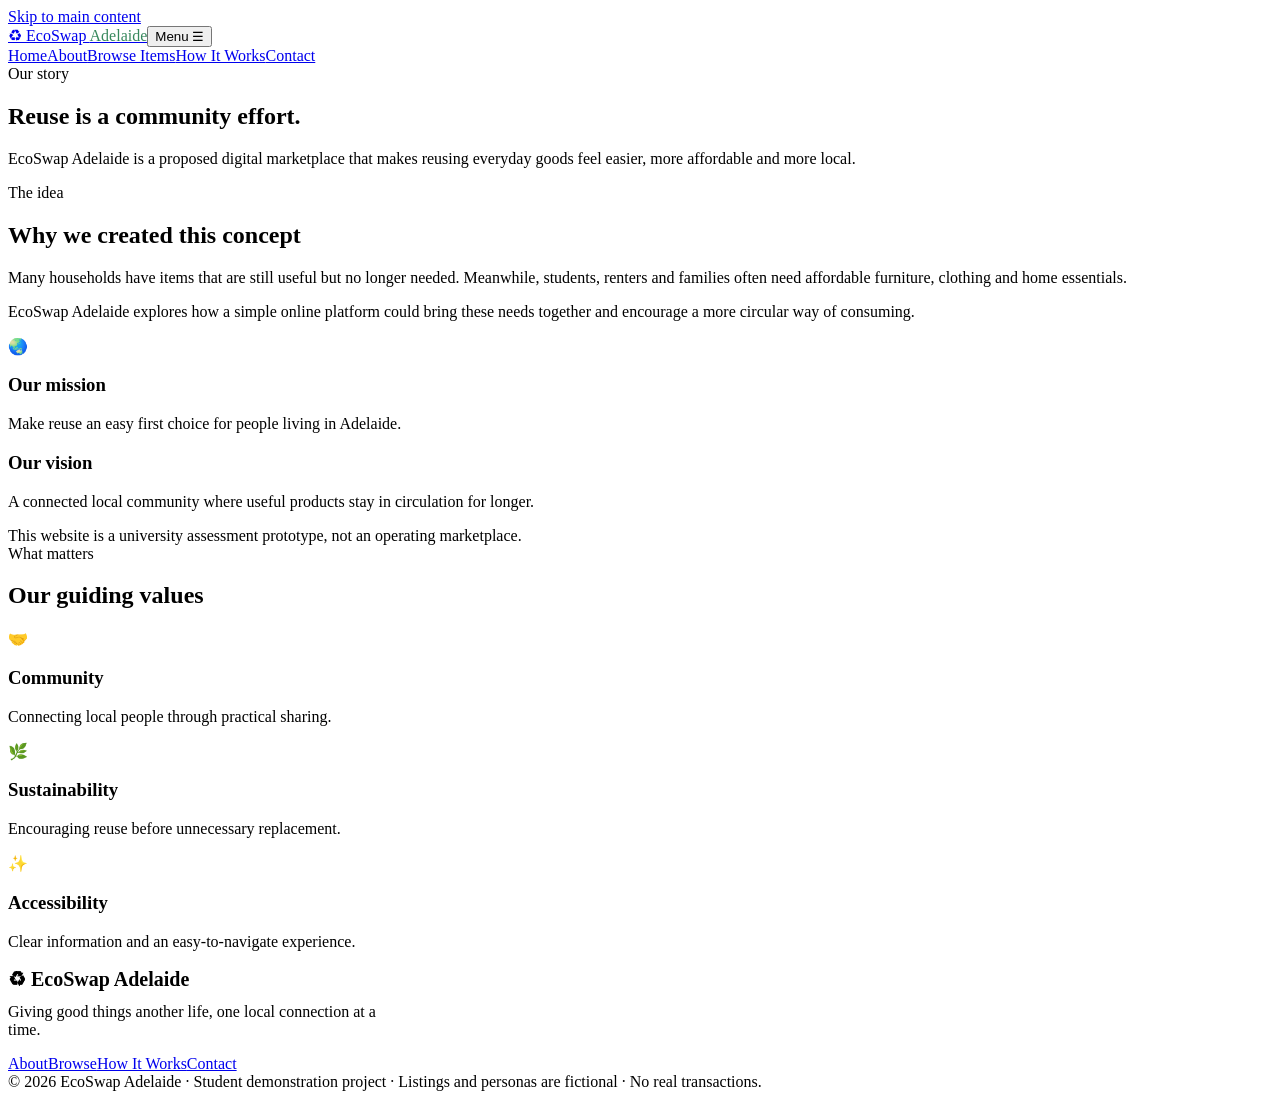
==== about.html @ 4ea12a67 "Add files via upload" ====
<!doctype html><html lang="en-AU"><head><meta charset="utf-8"><meta name="viewport" content="width=device-width,initial-scale=1"><meta name="description" content="Learn about EcoSwap Adelaide, a proposed local reuse initiative promoting affordable second-hand shopping and waste reduction."><meta name="theme-color" content="#21694d"><meta name="robots" content="index,follow"><title>About Our Sustainable Living Initiative | EcoSwap Adelaide</title><meta property="og:type" content="website"><meta property="og:title" content="About Our Sustainable Living Initiative | EcoSwap Adelaide"><meta property="og:description" content="Learn about EcoSwap Adelaide, a proposed local reuse initiative promoting affordable second-hand shopping and waste reduction."><link rel="stylesheet" href="assets/style.css"><!-- GA4: replace G-XXXXXXXXXX with your own Measurement ID. Remove the conditional below once configured. -->
<script>window.ECOSWAP_GA4_ENABLED=false;</script>
<!-- Uncomment and replace the placeholder to activate GA4 tracking:
<script async src="https://www.googletagmanager.com/gtag/js?id=G-XXXXXXXXXX"></script>
<script>window.dataLayer=window.dataLayer||[];function gtag(){dataLayer.push(arguments)}gtag('js',new Date());gtag('config','G-XXXXXXXXXX');window.ECOSWAP_GA4_ENABLED=true;</script>
--></head><body><a class="skip" href="#main">Skip to main content</a><header class="site-header"><div class="container header-inner"><a class="brand" href="index.html" aria-label="EcoSwap Adelaide home"><span class="brand-mark" aria-hidden="true">♻</span> EcoSwap <span style="color:#37885d">Adelaide</span></a><button class="menu-toggle" aria-controls="primary-nav" aria-expanded="false">Menu ☰</button><nav class="nav" id="primary-nav" aria-label="Main navigation"><a href="index.html">Home</a><a href="about.html" aria-current="page">About</a><a href="browse.html">Browse Items</a><a href="how-it-works.html">How It Works</a><a href="contact.html">Contact</a></nav></div></header><main id="main"><section class="page-hero"><div class="container"><div class="eyebrow">Our story</div><h1>Reuse is a community effort.</h1><p>EcoSwap Adelaide is a proposed digital marketplace that makes reusing everyday goods feel easier, more affordable and more local.</p></div></section><section class="section"><div class="container grid-2"><div><div class="eyebrow">The idea</div><h2>Why we created this concept</h2><p>Many households have items that are still useful but no longer needed. Meanwhile, students, renters and families often need affordable furniture, clothing and home essentials.</p><p>EcoSwap Adelaide explores how a simple online platform could bring these needs together and encourage a more circular way of consuming.</p></div><div class="card"><div class="icon-tile">🌏</div><h3>Our mission</h3><p>Make reuse an easy first choice for people living in Adelaide.</p><h3>Our vision</h3><p>A connected local community where useful products stay in circulation for longer.</p><div class="notice">This website is a university assessment prototype, not an operating marketplace.</div></div></div></section><section class="section section-soft"><div class="container"><div class="section-head"><div><div class="eyebrow">What matters</div><h2>Our guiding values</h2></div></div><div class="grid-3"><div class="card"><div class="icon-tile">🤝</div><h3>Community</h3><p>Connecting local people through practical sharing.</p></div><div class="card"><div class="icon-tile">🌿</div><h3>Sustainability</h3><p>Encouraging reuse before unnecessary replacement.</p></div><div class="card"><div class="icon-tile">✨</div><h3>Accessibility</h3><p>Clear information and an easy-to-navigate experience.</p></div></div></div></section></main><footer class="footer"><div class="container"><div class="footer-grid"><div><strong style="font-size:1.25rem">♻ EcoSwap Adelaide</strong><p style="max-width:380px;margin-top:12px">Giving good things another life, one local connection at a time.</p></div><div class="footer-links"><a href="about.html">About</a><a href="browse.html">Browse</a><a href="how-it-works.html">How It Works</a><a href="contact.html">Contact</a></div></div><div class="footer-bottom">© <span id="year">2026</span> EcoSwap Adelaide · Student demonstration project · Listings and personas are fictional · No real transactions.</div></div></footer><script src="assets/script.js" defer></script></body></html>
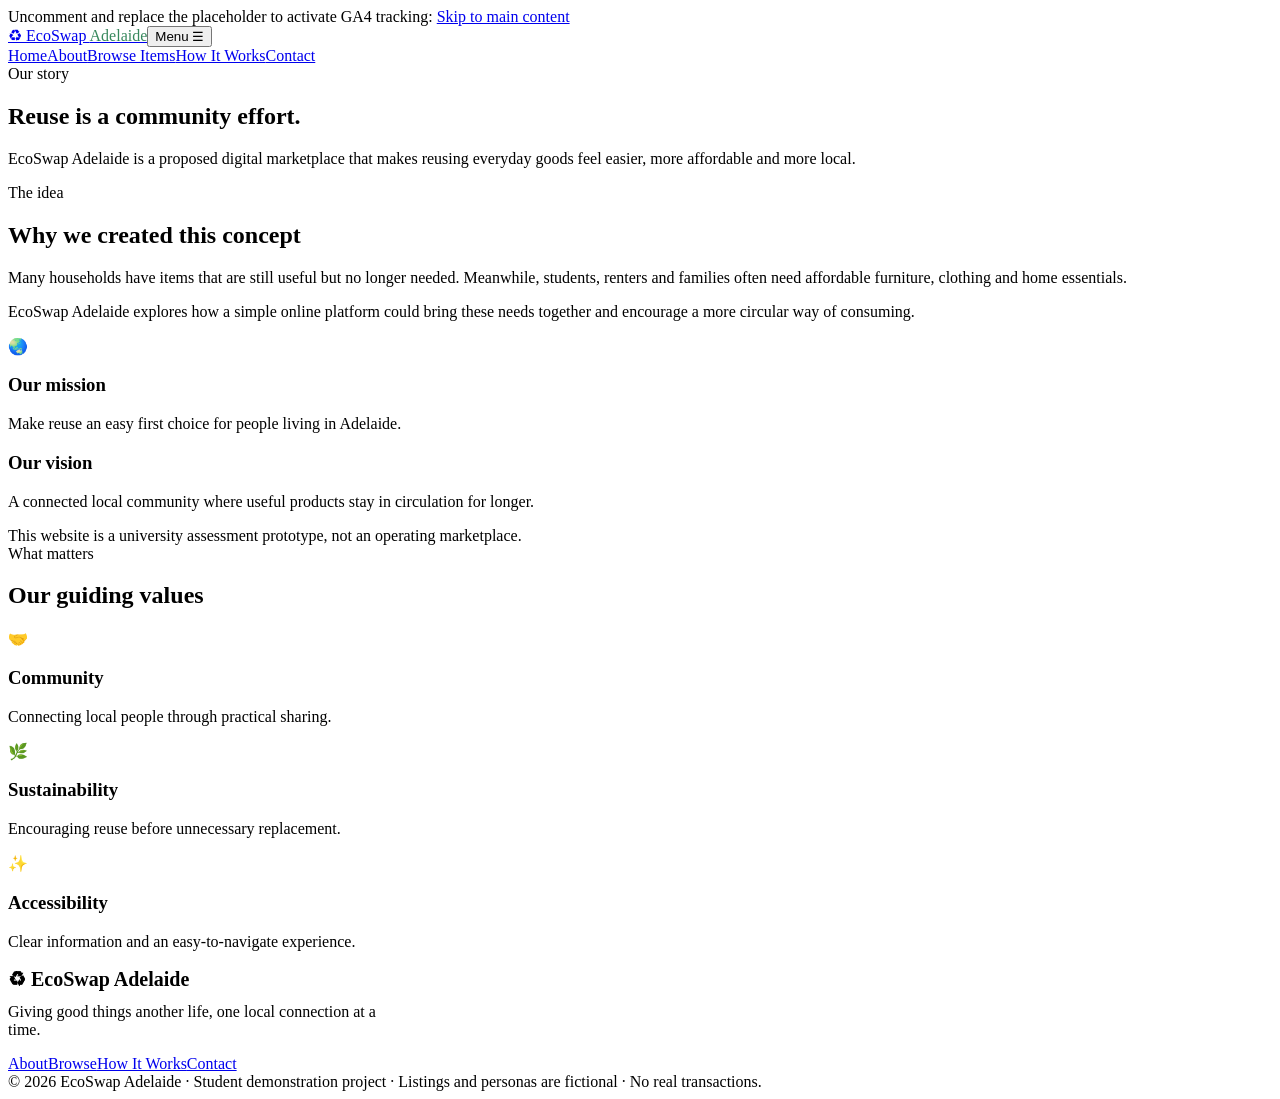
==== commit 39eb4f39: "Update about.html" ====
--- a/about.html
+++ b/about.html
@@ -1,6 +1,5 @@
 <!doctype html><html lang="en-AU"><head><meta charset="utf-8"><meta name="viewport" content="width=device-width,initial-scale=1"><meta name="description" content="Learn about EcoSwap Adelaide, a proposed local reuse initiative promoting affordable second-hand shopping and waste reduction."><meta name="theme-color" content="#21694d"><meta name="robots" content="index,follow"><title>About Our Sustainable Living Initiative | EcoSwap Adelaide</title><meta property="og:type" content="website"><meta property="og:title" content="About Our Sustainable Living Initiative | EcoSwap Adelaide"><meta property="og:description" content="Learn about EcoSwap Adelaide, a proposed local reuse initiative promoting affordable second-hand shopping and waste reduction."><link rel="stylesheet" href="assets/style.css"><!-- GA4: replace G-XXXXXXXXXX with your own Measurement ID. Remove the conditional below once configured. -->
-<script>window.ECOSWAP_GA4_ENABLED=false;</script>
-<!-- Uncomment and replace the placeholder to activate GA4 tracking:
-<script async src="https://www.googletagmanager.com/gtag/js?id=G-XXXXXXXXXX"></script>
-<script>window.dataLayer=window.dataLayer||[];function gtag(){dataLayer.push(arguments)}gtag('js',new Date());gtag('config','G-XXXXXXXXXX');window.ECOSWAP_GA4_ENABLED=true;</script>
---></head><body><a class="skip" href="#main">Skip to main content</a><header class="site-header"><div class="container header-inner"><a class="brand" href="index.html" aria-label="EcoSwap Adelaide home"><span class="brand-mark" aria-hidden="true">♻</span> EcoSwap <span style="color:#37885d">Adelaide</span></a><button class="menu-toggle" aria-controls="primary-nav" aria-expanded="false">Menu ☰</button><nav class="nav" id="primary-nav" aria-label="Main navigation"><a href="index.html">Home</a><a href="about.html" aria-current="page">About</a><a href="browse.html">Browse Items</a><a href="how-it-works.html">How It Works</a><a href="contact.html">Contact</a></nav></div></header><main id="main"><section class="page-hero"><div class="container"><div class="eyebrow">Our story</div><h1>Reuse is a community effort.</h1><p>EcoSwap Adelaide is a proposed digital marketplace that makes reusing everyday goods feel easier, more affordable and more local.</p></div></section><section class="section"><div class="container grid-2"><div><div class="eyebrow">The idea</div><h2>Why we created this concept</h2><p>Many households have items that are still useful but no longer needed. Meanwhile, students, renters and families often need affordable furniture, clothing and home essentials.</p><p>EcoSwap Adelaide explores how a simple online platform could bring these needs together and encourage a more circular way of consuming.</p></div><div class="card"><div class="icon-tile">🌏</div><h3>Our mission</h3><p>Make reuse an easy first choice for people living in Adelaide.</p><h3>Our vision</h3><p>A connected local community where useful products stay in circulation for longer.</p><div class="notice">This website is a university assessment prototype, not an operating marketplace.</div></div></div></section><section class="section section-soft"><div class="container"><div class="section-head"><div><div class="eyebrow">What matters</div><h2>Our guiding values</h2></div></div><div class="grid-3"><div class="card"><div class="icon-tile">🤝</div><h3>Community</h3><p>Connecting local people through practical sharing.</p></div><div class="card"><div class="icon-tile">🌿</div><h3>Sustainability</h3><p>Encouraging reuse before unnecessary replacement.</p></div><div class="card"><div class="icon-tile">✨</div><h3>Accessibility</h3><p>Clear information and an easy-to-navigate experience.</p></div></div></div></section></main><footer class="footer"><div class="container"><div class="footer-grid"><div><strong style="font-size:1.25rem">♻ EcoSwap Adelaide</strong><p style="max-width:380px;margin-top:12px">Giving good things another life, one local connection at a time.</p></div><div class="footer-links"><a href="about.html">About</a><a href="browse.html">Browse</a><a href="how-it-works.html">How It Works</a><a href="contact.html">Contact</a></div></div><div class="footer-bottom">© <span id="year">2026</span> EcoSwap Adelaide · Student demonstration project · Listings and personas are fictional · No real transactions.</div></div></footer><script src="assets/script.js" defer></script></body></html>+Uncomment and replace the placeholder to activate GA4 tracking:
+<script async src="https://www.googletagmanager.com/gtag/js?id=G-VTYSE3WFQF"></script>
+<script>window.dataLayer=window.dataLayer||[];function gtag(){dataLayer.push(arguments)}gtag('js',new Date());gtag('config','G-VTYSE3WFQF');window.ECOSWAP_GA4_ENABLED=true;</script>
+</head><body><a class="skip" href="#main">Skip to main content</a><header class="site-header"><div class="container header-inner"><a class="brand" href="index.html" aria-label="EcoSwap Adelaide home"><span class="brand-mark" aria-hidden="true">♻</span> EcoSwap <span style="color:#37885d">Adelaide</span></a><button class="menu-toggle" aria-controls="primary-nav" aria-expanded="false">Menu ☰</button><nav class="nav" id="primary-nav" aria-label="Main navigation"><a href="index.html">Home</a><a href="about.html" aria-current="page">About</a><a href="browse.html">Browse Items</a><a href="how-it-works.html">How It Works</a><a href="contact.html">Contact</a></nav></div></header><main id="main"><section class="page-hero"><div class="container"><div class="eyebrow">Our story</div><h1>Reuse is a community effort.</h1><p>EcoSwap Adelaide is a proposed digital marketplace that makes reusing everyday goods feel easier, more affordable and more local.</p></div></section><section class="section"><div class="container grid-2"><div><div class="eyebrow">The idea</div><h2>Why we created this concept</h2><p>Many households have items that are still useful but no longer needed. Meanwhile, students, renters and families often need affordable furniture, clothing and home essentials.</p><p>EcoSwap Adelaide explores how a simple online platform could bring these needs together and encourage a more circular way of consuming.</p></div><div class="card"><div class="icon-tile">🌏</div><h3>Our mission</h3><p>Make reuse an easy first choice for people living in Adelaide.</p><h3>Our vision</h3><p>A connected local community where useful products stay in circulation for longer.</p><div class="notice">This website is a university assessment prototype, not an operating marketplace.</div></div></div></section><section class="section section-soft"><div class="container"><div class="section-head"><div><div class="eyebrow">What matters</div><h2>Our guiding values</h2></div></div><div class="grid-3"><div class="card"><div class="icon-tile">🤝</div><h3>Community</h3><p>Connecting local people through practical sharing.</p></div><div class="card"><div class="icon-tile">🌿</div><h3>Sustainability</h3><p>Encouraging reuse before unnecessary replacement.</p></div><div class="card"><div class="icon-tile">✨</div><h3>Accessibility</h3><p>Clear information and an easy-to-navigate experience.</p></div></div></div></section></main><footer class="footer"><div class="container"><div class="footer-grid"><div><strong style="font-size:1.25rem">♻ EcoSwap Adelaide</strong><p style="max-width:380px;margin-top:12px">Giving good things another life, one local connection at a time.</p></div><div class="footer-links"><a href="about.html">About</a><a href="browse.html">Browse</a><a href="how-it-works.html">How It Works</a><a href="contact.html">Contact</a></div></div><div class="footer-bottom">© <span id="year">2026</span> EcoSwap Adelaide · Student demonstration project · Listings and personas are fictional · No real transactions.</div></div></footer><script src="assets/script.js" defer></script></body></html>
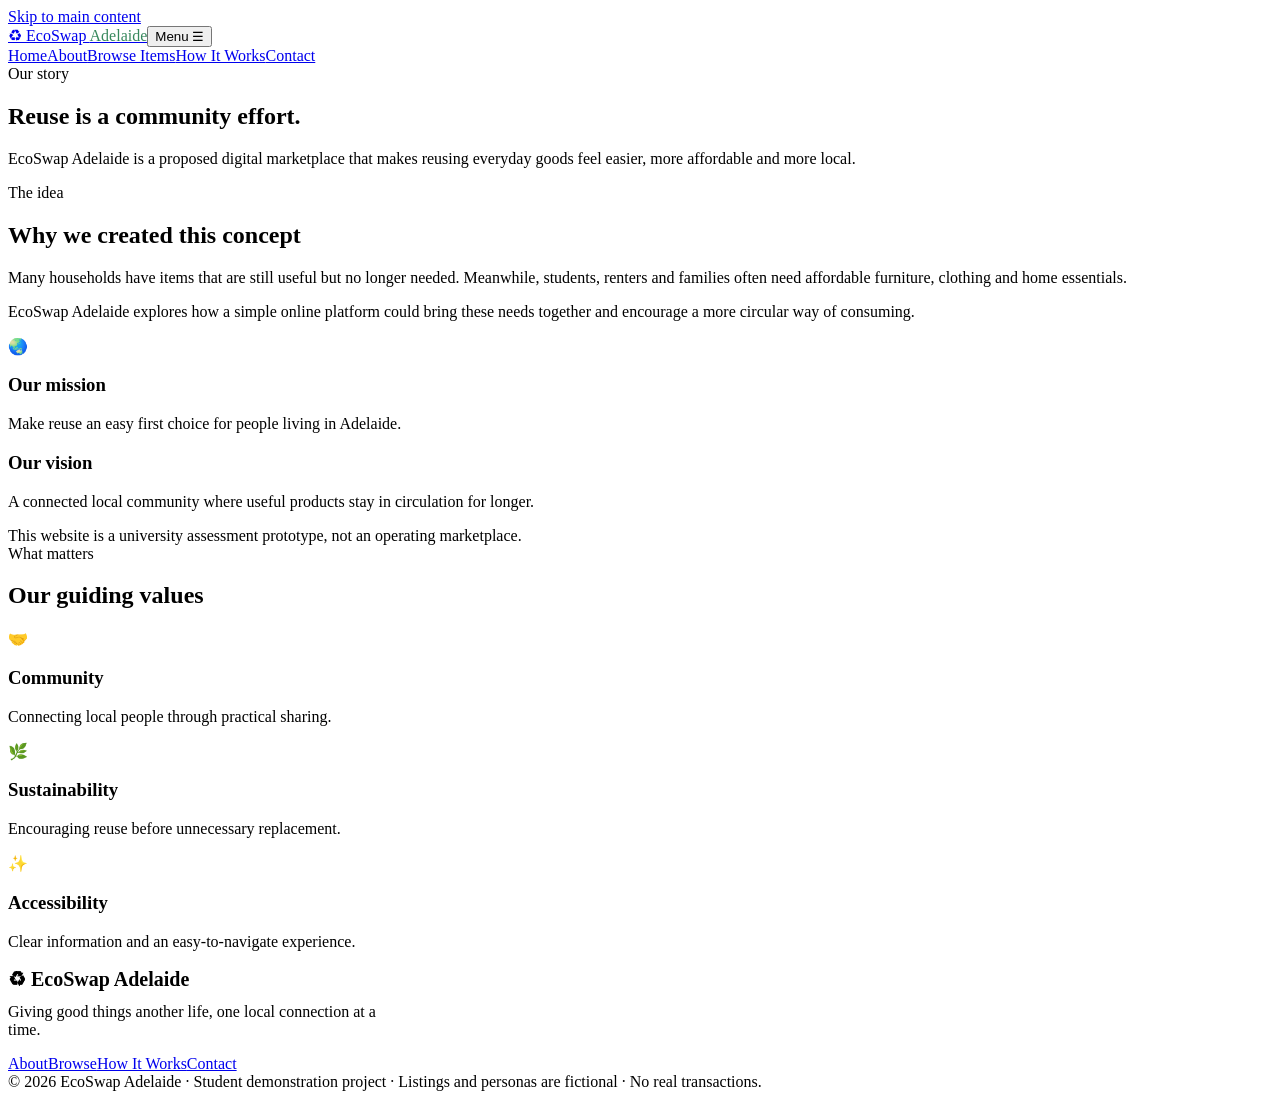
==== commit c3d79218: "Update about.html" ====
--- a/about.html
+++ b/about.html
@@ -1,5 +1,4 @@
 <!doctype html><html lang="en-AU"><head><meta charset="utf-8"><meta name="viewport" content="width=device-width,initial-scale=1"><meta name="description" content="Learn about EcoSwap Adelaide, a proposed local reuse initiative promoting affordable second-hand shopping and waste reduction."><meta name="theme-color" content="#21694d"><meta name="robots" content="index,follow"><title>About Our Sustainable Living Initiative | EcoSwap Adelaide</title><meta property="og:type" content="website"><meta property="og:title" content="About Our Sustainable Living Initiative | EcoSwap Adelaide"><meta property="og:description" content="Learn about EcoSwap Adelaide, a proposed local reuse initiative promoting affordable second-hand shopping and waste reduction."><link rel="stylesheet" href="assets/style.css"><!-- GA4: replace G-XXXXXXXXXX with your own Measurement ID. Remove the conditional below once configured. -->
-Uncomment and replace the placeholder to activate GA4 tracking:
 <script async src="https://www.googletagmanager.com/gtag/js?id=G-VTYSE3WFQF"></script>
 <script>window.dataLayer=window.dataLayer||[];function gtag(){dataLayer.push(arguments)}gtag('js',new Date());gtag('config','G-VTYSE3WFQF');window.ECOSWAP_GA4_ENABLED=true;</script>
 </head><body><a class="skip" href="#main">Skip to main content</a><header class="site-header"><div class="container header-inner"><a class="brand" href="index.html" aria-label="EcoSwap Adelaide home"><span class="brand-mark" aria-hidden="true">♻</span> EcoSwap <span style="color:#37885d">Adelaide</span></a><button class="menu-toggle" aria-controls="primary-nav" aria-expanded="false">Menu ☰</button><nav class="nav" id="primary-nav" aria-label="Main navigation"><a href="index.html">Home</a><a href="about.html" aria-current="page">About</a><a href="browse.html">Browse Items</a><a href="how-it-works.html">How It Works</a><a href="contact.html">Contact</a></nav></div></header><main id="main"><section class="page-hero"><div class="container"><div class="eyebrow">Our story</div><h1>Reuse is a community effort.</h1><p>EcoSwap Adelaide is a proposed digital marketplace that makes reusing everyday goods feel easier, more affordable and more local.</p></div></section><section class="section"><div class="container grid-2"><div><div class="eyebrow">The idea</div><h2>Why we created this concept</h2><p>Many households have items that are still useful but no longer needed. Meanwhile, students, renters and families often need affordable furniture, clothing and home essentials.</p><p>EcoSwap Adelaide explores how a simple online platform could bring these needs together and encourage a more circular way of consuming.</p></div><div class="card"><div class="icon-tile">🌏</div><h3>Our mission</h3><p>Make reuse an easy first choice for people living in Adelaide.</p><h3>Our vision</h3><p>A connected local community where useful products stay in circulation for longer.</p><div class="notice">This website is a university assessment prototype, not an operating marketplace.</div></div></div></section><section class="section section-soft"><div class="container"><div class="section-head"><div><div class="eyebrow">What matters</div><h2>Our guiding values</h2></div></div><div class="grid-3"><div class="card"><div class="icon-tile">🤝</div><h3>Community</h3><p>Connecting local people through practical sharing.</p></div><div class="card"><div class="icon-tile">🌿</div><h3>Sustainability</h3><p>Encouraging reuse before unnecessary replacement.</p></div><div class="card"><div class="icon-tile">✨</div><h3>Accessibility</h3><p>Clear information and an easy-to-navigate experience.</p></div></div></div></section></main><footer class="footer"><div class="container"><div class="footer-grid"><div><strong style="font-size:1.25rem">♻ EcoSwap Adelaide</strong><p style="max-width:380px;margin-top:12px">Giving good things another life, one local connection at a time.</p></div><div class="footer-links"><a href="about.html">About</a><a href="browse.html">Browse</a><a href="how-it-works.html">How It Works</a><a href="contact.html">Contact</a></div></div><div class="footer-bottom">© <span id="year">2026</span> EcoSwap Adelaide · Student demonstration project · Listings and personas are fictional · No real transactions.</div></div></footer><script src="assets/script.js" defer></script></body></html>
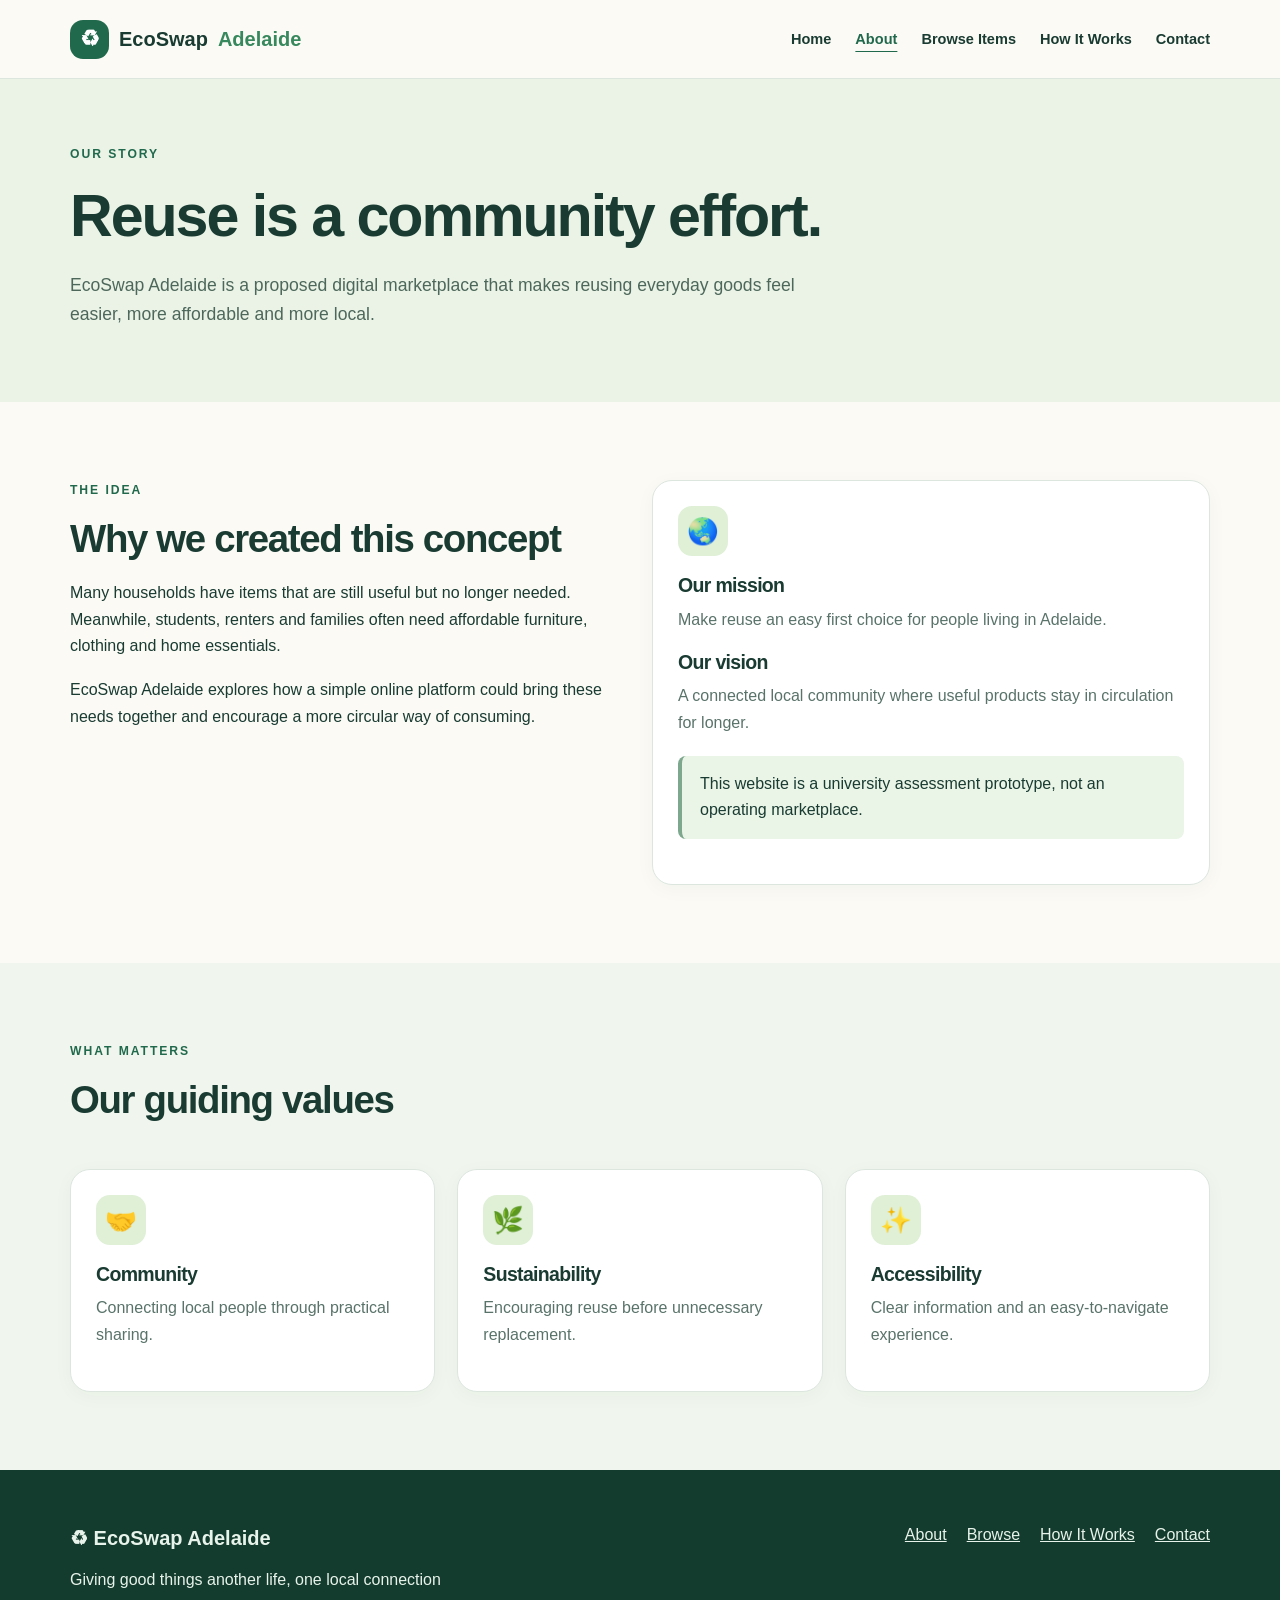
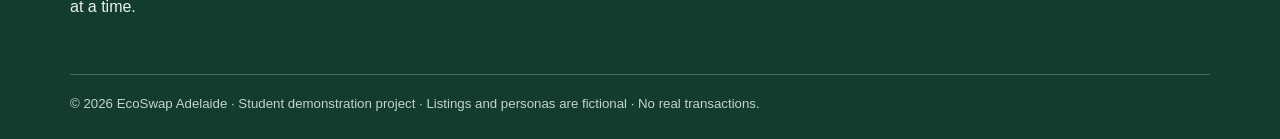
==== commit c27cd7d6: "Update about.html" ====
--- a/about.html
+++ b/about.html
@@ -1,4 +1,4 @@
-<!doctype html><html lang="en-AU"><head><meta charset="utf-8"><meta name="viewport" content="width=device-width,initial-scale=1"><meta name="description" content="Learn about EcoSwap Adelaide, a proposed local reuse initiative promoting affordable second-hand shopping and waste reduction."><meta name="theme-color" content="#21694d"><meta name="robots" content="index,follow"><title>About Our Sustainable Living Initiative | EcoSwap Adelaide</title><meta property="og:type" content="website"><meta property="og:title" content="About Our Sustainable Living Initiative | EcoSwap Adelaide"><meta property="og:description" content="Learn about EcoSwap Adelaide, a proposed local reuse initiative promoting affordable second-hand shopping and waste reduction."><link rel="stylesheet" href="assets/style.css"><!-- GA4: replace G-XXXXXXXXXX with your own Measurement ID. Remove the conditional below once configured. -->
+<!doctype html><html lang="en-AU"><head><meta charset="utf-8"><meta name="viewport" content="width=device-width,initial-scale=1"><meta name="description" content="Learn about EcoSwap Adelaide, a proposed local reuse initiative promoting affordable second-hand shopping and waste reduction."><meta name="theme-color" content="#21694d"><meta name="robots" content="index,follow"><title>About Our Sustainable Living Initiative | EcoSwap Adelaide</title><meta property="og:type" content="website"><meta property="og:title" content="About Our Sustainable Living Initiative | EcoSwap Adelaide"><meta property="og:description" content="Learn about EcoSwap Adelaide, a proposed local reuse initiative promoting affordable second-hand shopping and waste reduction."><link rel="stylesheet" href="style.css"><!-- GA4: replace G-XXXXXXXXXX with your own Measurement ID. Remove the conditional below once configured. -->
 <script async src="https://www.googletagmanager.com/gtag/js?id=G-VTYSE3WFQF"></script>
 <script>window.dataLayer=window.dataLayer||[];function gtag(){dataLayer.push(arguments)}gtag('js',new Date());gtag('config','G-VTYSE3WFQF');window.ECOSWAP_GA4_ENABLED=true;</script>
-</head><body><a class="skip" href="#main">Skip to main content</a><header class="site-header"><div class="container header-inner"><a class="brand" href="index.html" aria-label="EcoSwap Adelaide home"><span class="brand-mark" aria-hidden="true">♻</span> EcoSwap <span style="color:#37885d">Adelaide</span></a><button class="menu-toggle" aria-controls="primary-nav" aria-expanded="false">Menu ☰</button><nav class="nav" id="primary-nav" aria-label="Main navigation"><a href="index.html">Home</a><a href="about.html" aria-current="page">About</a><a href="browse.html">Browse Items</a><a href="how-it-works.html">How It Works</a><a href="contact.html">Contact</a></nav></div></header><main id="main"><section class="page-hero"><div class="container"><div class="eyebrow">Our story</div><h1>Reuse is a community effort.</h1><p>EcoSwap Adelaide is a proposed digital marketplace that makes reusing everyday goods feel easier, more affordable and more local.</p></div></section><section class="section"><div class="container grid-2"><div><div class="eyebrow">The idea</div><h2>Why we created this concept</h2><p>Many households have items that are still useful but no longer needed. Meanwhile, students, renters and families often need affordable furniture, clothing and home essentials.</p><p>EcoSwap Adelaide explores how a simple online platform could bring these needs together and encourage a more circular way of consuming.</p></div><div class="card"><div class="icon-tile">🌏</div><h3>Our mission</h3><p>Make reuse an easy first choice for people living in Adelaide.</p><h3>Our vision</h3><p>A connected local community where useful products stay in circulation for longer.</p><div class="notice">This website is a university assessment prototype, not an operating marketplace.</div></div></div></section><section class="section section-soft"><div class="container"><div class="section-head"><div><div class="eyebrow">What matters</div><h2>Our guiding values</h2></div></div><div class="grid-3"><div class="card"><div class="icon-tile">🤝</div><h3>Community</h3><p>Connecting local people through practical sharing.</p></div><div class="card"><div class="icon-tile">🌿</div><h3>Sustainability</h3><p>Encouraging reuse before unnecessary replacement.</p></div><div class="card"><div class="icon-tile">✨</div><h3>Accessibility</h3><p>Clear information and an easy-to-navigate experience.</p></div></div></div></section></main><footer class="footer"><div class="container"><div class="footer-grid"><div><strong style="font-size:1.25rem">♻ EcoSwap Adelaide</strong><p style="max-width:380px;margin-top:12px">Giving good things another life, one local connection at a time.</p></div><div class="footer-links"><a href="about.html">About</a><a href="browse.html">Browse</a><a href="how-it-works.html">How It Works</a><a href="contact.html">Contact</a></div></div><div class="footer-bottom">© <span id="year">2026</span> EcoSwap Adelaide · Student demonstration project · Listings and personas are fictional · No real transactions.</div></div></footer><script src="assets/script.js" defer></script></body></html>
+</head><body><a class="skip" href="#main">Skip to main content</a><header class="site-header"><div class="container header-inner"><a class="brand" href="index.html" aria-label="EcoSwap Adelaide home"><span class="brand-mark" aria-hidden="true">♻</span> EcoSwap <span style="color:#37885d">Adelaide</span></a><button class="menu-toggle" aria-controls="primary-nav" aria-expanded="false">Menu ☰</button><nav class="nav" id="primary-nav" aria-label="Main navigation"><a href="index.html">Home</a><a href="about.html" aria-current="page">About</a><a href="browse.html">Browse Items</a><a href="how-it-works.html">How It Works</a><a href="contact.html">Contact</a></nav></div></header><main id="main"><section class="page-hero"><div class="container"><div class="eyebrow">Our story</div><h1>Reuse is a community effort.</h1><p>EcoSwap Adelaide is a proposed digital marketplace that makes reusing everyday goods feel easier, more affordable and more local.</p></div></section><section class="section"><div class="container grid-2"><div><div class="eyebrow">The idea</div><h2>Why we created this concept</h2><p>Many households have items that are still useful but no longer needed. Meanwhile, students, renters and families often need affordable furniture, clothing and home essentials.</p><p>EcoSwap Adelaide explores how a simple online platform could bring these needs together and encourage a more circular way of consuming.</p></div><div class="card"><div class="icon-tile">🌏</div><h3>Our mission</h3><p>Make reuse an easy first choice for people living in Adelaide.</p><h3>Our vision</h3><p>A connected local community where useful products stay in circulation for longer.</p><div class="notice">This website is a university assessment prototype, not an operating marketplace.</div></div></div></section><section class="section section-soft"><div class="container"><div class="section-head"><div><div class="eyebrow">What matters</div><h2>Our guiding values</h2></div></div><div class="grid-3"><div class="card"><div class="icon-tile">🤝</div><h3>Community</h3><p>Connecting local people through practical sharing.</p></div><div class="card"><div class="icon-tile">🌿</div><h3>Sustainability</h3><p>Encouraging reuse before unnecessary replacement.</p></div><div class="card"><div class="icon-tile">✨</div><h3>Accessibility</h3><p>Clear information and an easy-to-navigate experience.</p></div></div></div></section></main><footer class="footer"><div class="container"><div class="footer-grid"><div><strong style="font-size:1.25rem">♻ EcoSwap Adelaide</strong><p style="max-width:380px;margin-top:12px">Giving good things another life, one local connection at a time.</p></div><div class="footer-links"><a href="about.html">About</a><a href="browse.html">Browse</a><a href="how-it-works.html">How It Works</a><a href="contact.html">Contact</a></div></div><div class="footer-bottom">© <span id="year">2026</span> EcoSwap Adelaide · Student demonstration project · Listings and personas are fictional · No real transactions.</div></div></footer><script src="script.js" defer></script></body></html>
--- a/style.css
+++ b/style.css
@@ -0,0 +1,2 @@
+@import url('https://fonts.googleapis.com/css2?family=DM+Sans:wght@400;500;600;700&family=Manrope:wght@500;600;700;800&display=swap');
+:root{--ink:#193b32;--green:#21694d;--lime:#dff0d7;--cream:#fbfaf5;--muted:#59736a;--border:#dce6df;--white:#fff;--shadow:0 14px 35px rgba(22,67,48,.08)}*{box-sizing:border-box}html{scroll-behavior:smooth}body{margin:0;background:var(--cream);color:var(--ink);font:16px/1.65 'DM Sans',Arial,sans-serif}h1,h2,h3{font-family:Manrope,Arial,sans-serif;line-height:1.2;letter-spacing:-.035em}h1{font-size:clamp(2.5rem,6vw,4.7rem);margin:0 0 20px}h2{font-size:clamp(1.8rem,3vw,2.7rem);margin:0 0 18px}h3{font-size:1.22rem;margin:0 0 9px}p{margin:0 0 18px}a{color:var(--green)}a:hover{text-decoration-thickness:2px}button,input,textarea,select{font:inherit}button{cursor:pointer}.container{width:min(1140px,calc(100% - 40px));margin:auto}.skip{position:absolute;left:-9999px;top:10px;background:white;padding:10px;z-index:99}.skip:focus{left:10px}.site-header{background:rgba(251,250,245,.96);border-bottom:1px solid var(--border);position:sticky;top:0;z-index:20;backdrop-filter:blur(10px)}.header-inner{display:flex;align-items:center;justify-content:space-between;min-height:78px;gap:18px}.brand{display:flex;align-items:center;gap:10px;font-family:Manrope,sans-serif;font-size:1.25rem;font-weight:800;text-decoration:none;color:var(--ink)}.brand-mark{background:var(--green);color:white;border-radius:13px;width:39px;height:39px;display:grid;place-items:center;font-size:1.4rem}.nav{display:flex;gap:24px;align-items:center}.nav a{text-decoration:none;font-size:.91rem;font-weight:700;color:var(--ink)}.nav a[aria-current=page]{color:var(--green);text-decoration:underline;text-underline-offset:7px}.menu-toggle{display:none;background:none;border:1px solid var(--border);padding:8px 13px;border-radius:10px}.btn{display:inline-flex;align-items:center;justify-content:center;gap:8px;padding:13px 22px;border-radius:12px;border:2px solid var(--green);background:var(--green);color:white;font-weight:700;text-decoration:none;transition:transform .2s,background .2s}.btn:hover{transform:translateY(-2px);background:#174b37;color:white}.btn-outline{background:transparent;color:var(--green)}.btn-outline:hover{background:var(--lime);color:var(--green)}.eyebrow{text-transform:uppercase;letter-spacing:.16em;font-size:.76rem;font-weight:800;color:var(--green);margin-bottom:16px}.hero{padding:90px 0 84px;background:linear-gradient(125deg,#e7f3df 0%,#f8f7ee 60%,#f6e9d6 100%)}.hero-grid{display:grid;grid-template-columns:1.05fr .95fr;align-items:center;gap:60px}.hero p.lead{font-size:1.16rem;color:#456458;max-width:560px}.hero-actions{display:flex;gap:12px;flex-wrap:wrap;margin:28px 0}.pill{display:inline-block;border:1px solid #b5d3be;background:#f3f9ef;color:#286248;border-radius:100px;padding:5px 13px;font-size:.78rem;font-weight:700}.hero-visual{min-height:390px;border-radius:30px;background:linear-gradient(145deg,#9bc3a1,#e4edc6);position:relative;overflow:hidden;box-shadow:var(--shadow);display:grid;place-items:center}.hero-visual svg{width:90%;max-width:460px;height:auto}.floating-note{position:absolute;bottom:24px;left:24px;background:white;border-radius:16px;padding:14px 18px;box-shadow:var(--shadow);font-size:.9rem;font-weight:700}.section{padding:78px 0}.section-soft{background:#f0f6ed}.section-head{display:flex;align-items:end;justify-content:space-between;gap:25px;margin-bottom:28px}.section-head p{max-width:590px;color:var(--muted)}.grid-3{display:grid;grid-template-columns:repeat(3,1fr);gap:22px}.grid-2{display:grid;grid-template-columns:repeat(2,1fr);gap:24px}.card{background:white;border:1px solid var(--border);border-radius:20px;padding:25px;box-shadow:0 4px 20px rgba(20,55,40,.035)}.card p{color:var(--muted)}.icon-tile{width:50px;height:50px;border-radius:14px;background:var(--lime);display:grid;place-items:center;font-size:1.6rem;margin-bottom:18px}.product-card{background:white;border:1px solid var(--border);border-radius:19px;overflow:hidden;box-shadow:0 5px 20px rgba(20,55,40,.04)}.product-art{height:190px;background:#e6efe1;display:grid;place-items:center;position:relative}.product-art svg{width:100%;height:100%;object-fit:cover}.product-art .tag{position:absolute;top:14px;left:14px}.product-body{padding:20px}.product-body h3{margin:6px 0}.product-meta{display:flex;justify-content:space-between;align-items:center;color:var(--muted);font-size:.86rem}.price{font-size:1.25rem;color:var(--green);font-weight:800}.tag{background:#fff;border-radius:100px;padding:5px 12px;font-size:.73rem;font-weight:800;color:var(--green)}.banner{background:var(--green);color:white;padding:52px;border-radius:25px;display:flex;align-items:center;justify-content:space-between;gap:20px}.banner h2{margin-bottom:9px}.banner p{margin:0;opacity:.9}.banner .btn{background:white;color:var(--green);border-color:white;flex-shrink:0}.page-hero{padding:65px 0 55px;background:#eaf3e6}.page-hero p{max-width:730px;color:#4d685b;font-size:1.1rem}.page-hero h1{font-size:clamp(2.3rem,5vw,3.7rem)}.filters{display:flex;gap:12px;flex-wrap:wrap;align-items:end;margin-bottom:26px}.field{display:flex;flex-direction:column;gap:6px;flex:1;min-width:160px}.field label{font-weight:700;font-size:.85rem}.field input,.field select,.field textarea{width:100%;border:1px solid #b9cdc0;border-radius:10px;padding:12px;background:white;color:var(--ink)}.field input:focus,.field select:focus,.field textarea:focus{outline:3px solid #9fceaf;outline-offset:2px}.result-count{margin-bottom:16px;color:var(--muted)}.step{display:flex;gap:20px;align-items:start}.step-num{flex-shrink:0;background:var(--green);color:white;width:44px;height:44px;display:grid;place-items:center;border-radius:50%;font-weight:800}.form-wrap{max-width:760px}.form-note{font-size:.88rem;color:var(--muted)}.notice{border-left:4px solid #7da88d;background:#eaf4e7;padding:15px 18px;border-radius:8px;margin:20px 0}.footer{background:#143c2e;color:#e7f3eb;padding:52px 0 24px}.footer a{color:#e7f3eb}.footer-grid{display:flex;justify-content:space-between;gap:25px;flex-wrap:wrap}.footer-links{display:flex;gap:20px;flex-wrap:wrap}.footer-bottom{border-top:1px solid #466d59;margin-top:36px;padding-top:18px;font-size:.83rem;color:#c3d5ca}.sr-only{position:absolute;width:1px;height:1px;padding:0;margin:-1px;overflow:hidden;clip:rect(0,0,0,0);white-space:nowrap;border:0}.empty{padding:36px;border:1px dashed #9db9a6;border-radius:14px;text-align:center}.mini{font-size:.85rem;color:var(--muted)}:focus-visible{outline:3px solid #d88c42;outline-offset:3px}@media(max-width:800px){.menu-toggle{display:block}.nav{display:none;position:absolute;top:78px;left:0;right:0;background:var(--cream);padding:22px 25px;border-bottom:1px solid var(--border);flex-direction:column;align-items:stretch}.nav.open{display:flex}.hero-grid{grid-template-columns:1fr;gap:35px}.hero{padding:65px 0}.grid-3{grid-template-columns:repeat(2,1fr)}.banner{padding:32px;flex-direction:column;align-items:start}}@media(max-width:560px){.grid-3,.grid-2{grid-template-columns:1fr}.hero-visual{min-height:260px}.section{padding:55px 0}.section-head{display:block}.header-inner{min-height:70px}.nav{top:70px}.banner{padding:26px}.hero-actions .btn{width:100%}}@media(prefers-reduced-motion:reduce){html{scroll-behavior:auto}*,*:before,*:after{transition:none!important;animation:none!important}}
